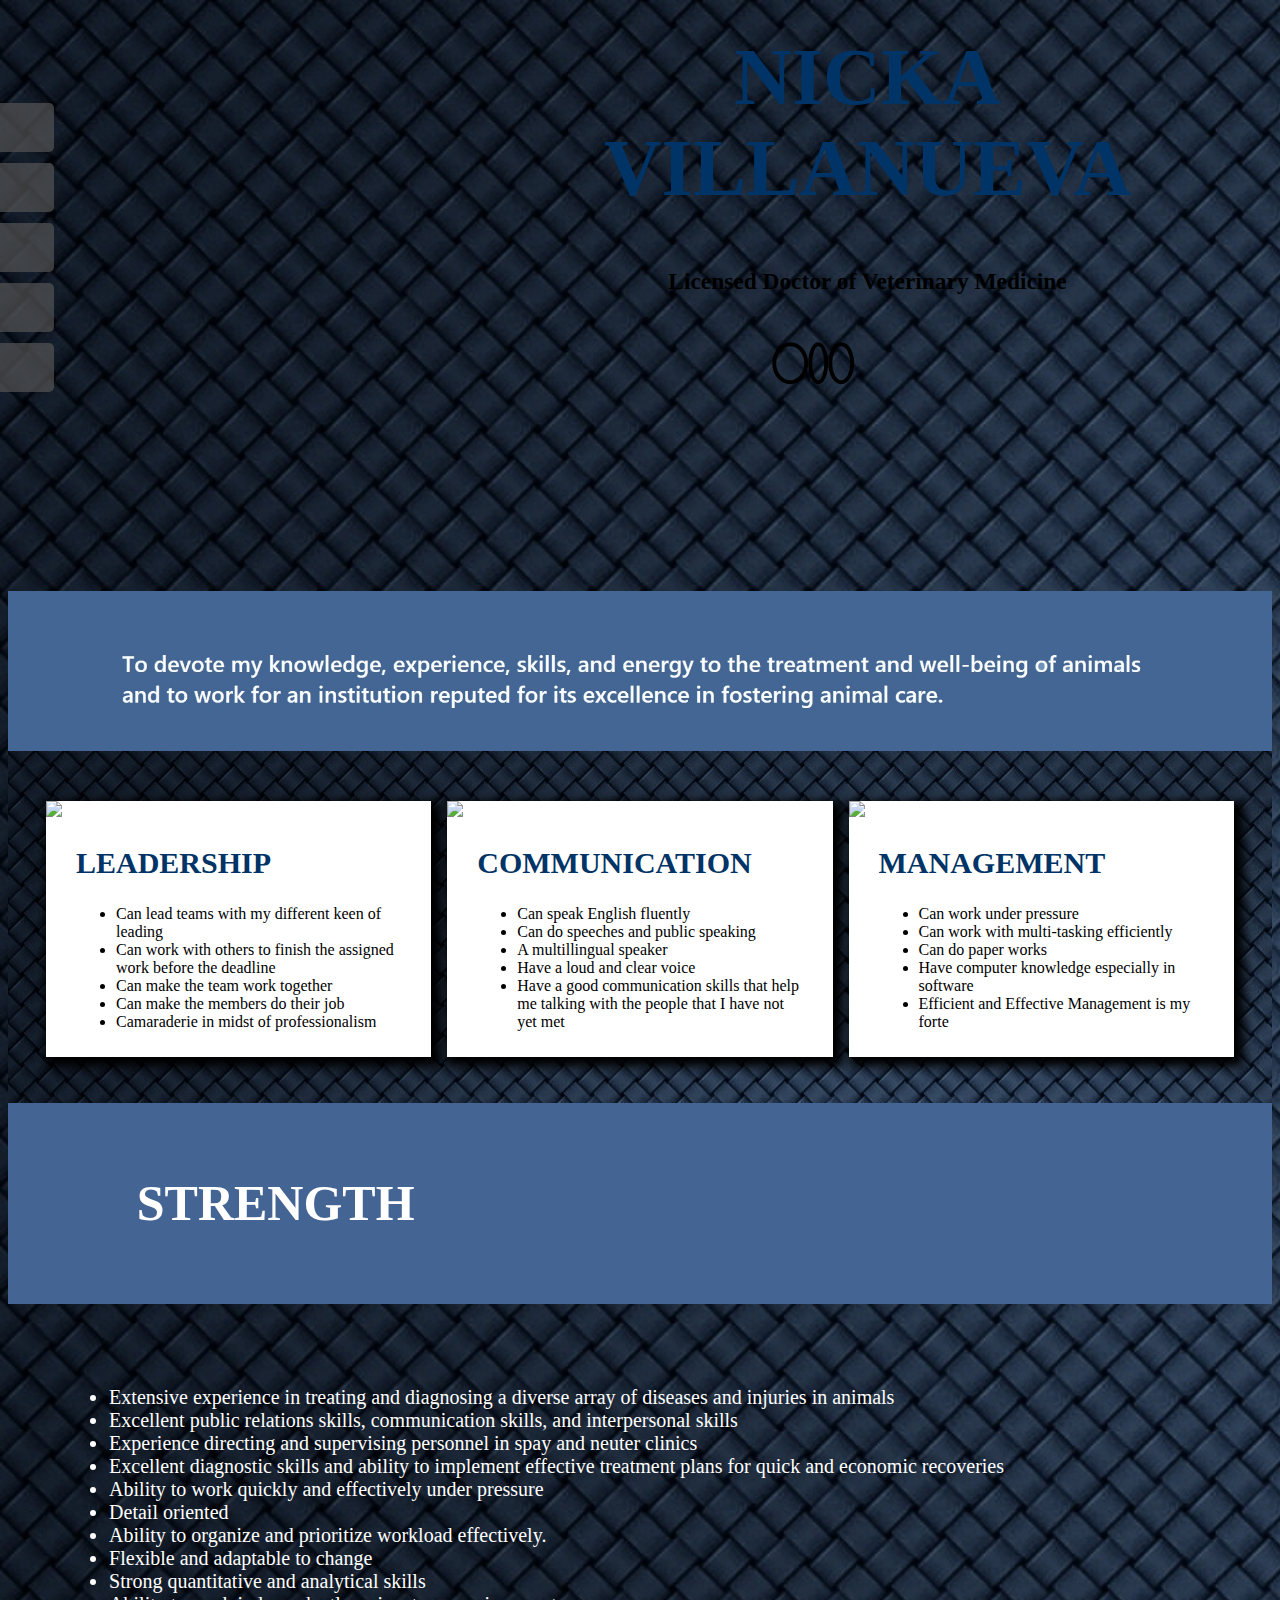
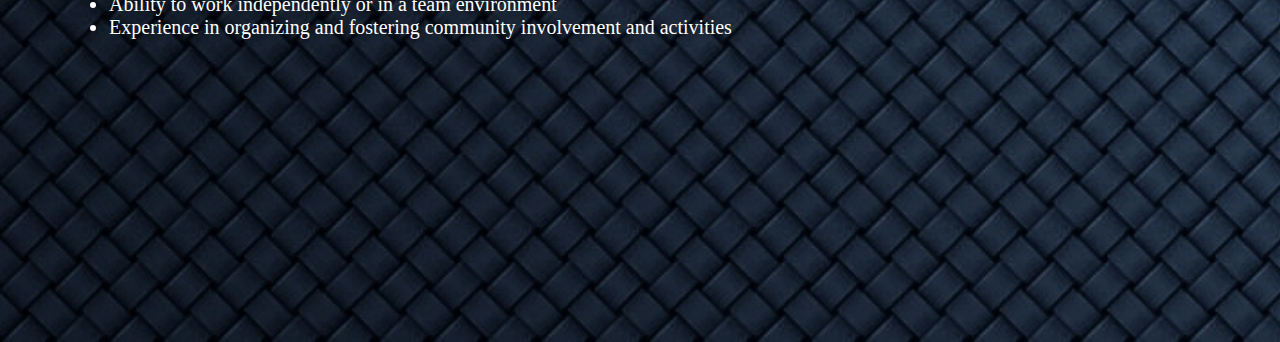
==== index.html @ c41721a3 "Add files via upload" ====
<!DOCTYPE html>
<html>
  	<head>
		<title> HOME </title>
		<link rel="stylesheet" href="https://use.fontawesome.com/releases/v5.5.0/css/all.css" integrity="sha384-B4dIYHKNBt8Bc12p+WXckhzcICo0wtJAoU8YZTY5qE0Id1GSseTk6S+L3BlXeVIU" crossorigin="anonymous">
		<link rel="stylesheet" href="css/style.css">
	</head>
	<body>
	<!-- menu bar -->
		<div id="mySidenav" class="sidenav">
			<div>  
				<a href="index.html" id="home">HOME<i id="invi">hhhhhhhhhhhhhhhhhhhhhh</i><i class="fa fa-fw fa-home"></i></a>
				<a href="portfolio.html" id="portfolio">PORTFOLIO<i id="invi">hhhhhh</i><i class="fa fa-fw fa-book"></i></a>
				<a href="merits.html" id="merits">MERITS<i id="invi">hhhhhhhhhhhhhhhhhhh</i><i class="fa fa-fw fa-award"></i></a>
				<a href="works.html" id="works">WORKS<i id="invi">hhhhhhhhhhhhhhhhhhh</i><i class="fa fa-fw fa-pen"></i></a>
				<a href="contacts.html" id="contact">CONTACT<i id="invi">hhhhhhhhhhh</i><i class="fa fa-fw fa-phone"></i></a>
			</div>
		</div>
	<!-- first cover -->
		<div class="pimg1"><div>
	<!-- my name-->	
		<div class="container">
		<div class="holyshet">
			<div class="text">
					<h1 id="name">NICKA VILLANUEVA</h1>
					<h3>Licensed Doctor of Veterinary Medicine</h3>
					
			<div class="social"> 
				<a href="http://www.facebook.com" target="_blank"><i id="fb" class="fab fa-facebook-f fa-2x"></i></a>
				<a href="http://www.twitter.com" target="_blank"><i id="tw" class="fab fa-twitter fa-2x"></i></a>
				<a href="http://www.instagram.com" target="_blank"><i id="ig" class="fab fa-instagram fa-2x"></i></a>
			</div>
			</div>
		</div>
		</div>
		
		  	<!-- showcase -->
		<br>
		<br>
		<br>
		<br>
		<div class="showcase">
		</div>
		<!--2nd part-->
		<div class="row">
<!-- part 1-->
  <div class="column">
    <div class="card">
      <img src="IMAGES/index/article2a.jpeg" style="width:100%">
      <div class="container">
        <h2 id="name1">LEADERSHIP</h2>
			<ul>
			<li>Can lead teams with my different keen of leading</li>
			<li>Can work with others to finish the assigned  work before the deadline</li>
			<li>Can make the team work together</li>
			<li>Can make the members do their job</li>
			<li>Camaraderie in midst of professionalism</li>
			</ul>
      </div>
    </div>
  </div>
<!-- part two -->
  <div class="column">
    <div class="card">
      <img src="IMAGES/index/article1a.jpg" style="width:100%">
      <div class="container">
        <h2 id="name1">COMMUNICATION</h2>
				<ul> 
					<li>Can speak English fluently</li>
					<li>Can do speeches and public speaking</li>
					<li>A multillingual speaker</li>
					<li>Have a loud and clear voice</li>
					<li>Have a good communication skills that help me talking with the people that I have not yet met</li>
				</ul>
      </div>
    </div>
  </div>
<!-- part three -->
  <div class="column">
    <div class="card">
      <img src="IMAGES/index/article3a.jpg" style="width:100%">
      <div class="container">
        <h2 id="name1">MANAGEMENT</h2>
				<ul>
					<li>Can work under pressure  </li>
					<li>Can work with multi-tasking efficiently </li>
					<li>Can do paper works</li>
					<li>Have computer knowledge especially in software</li>
					<li>Efficient and Effective Management is my forte</li>
				</ul>
      </div>
    </div>
  </div>
</div>
<!-- 3rd part -->
		<div class="sticky">
		<h2 id="name2"> STRENGTH </h2>
		</div>
		
	<!-- second cover -->
		<div class="pimg2">
		<div id="strength">
		<li>Extensive experience in treating and diagnosing a diverse array of diseases and injuries in animals</li>
		<li>Excellent public relations skills, communication skills, and interpersonal skills</li>
		<li>Experience directing and supervising personnel in spay and neuter clinics</li>
		<li>Excellent diagnostic skills and ability to implement effective treatment plans for quick and economic recoveries</li>
		<li>Ability to work quickly and effectively under pressure</li>
		<li>Detail oriented</li>
		<li>Ability to organize and prioritize workload effectively.</li>
		<li>Flexible and adaptable to change</li>
		<li>Strong quantitative and analytical skills</li>
		<li>Ability to work independently or in a team environment</li>
		<li>Experience in organizing and fostering community involvement and activities</li>
		</div>
		</div>
		
		
</body>
</html>
---- css/style.css ----
body {
	background-repeat: no-repeat;
	background-size: cover;
	background-image: url(../images/index/1.jpg);
	font-family: Segoe UI Semibold;
	color: black;
}
/* menu bar */
#mySidenav a {
    position: absolute;
    left: -130px;
    transition: 0.5s; 
    padding: 13px;
    width: 150px;
    text-decoration: none;
    font-size: 20px; 
    color: white;
    border-radius: 0 5px 5px 0;
}
#mySidenav {
  position: fixed;
  top: 7%;
  -webkit-transform: translateY(-50%);
  -ms-transform: translateY(-50%);
  transform: translateY(-50%);
  z-index: 1;
  opacity: 0.7;
}
#mySidenav a:hover {
    left: 0; 
}
#home {
    top: 40px;
    background-color: #555;
}

#portfolio {
    top: 100px;
    background-color: #555;
}

#merits {
    top: 160px;
    background-color: #555;
}

#works {
    top: 220px;
    background-color: #555;
}
#contact {
    top: 280px;
    background-color: #555;
}
#invi {
	font-size: 5px;
	color: #555;
}


/*name*/
#name {
	font-size: 80px;
	font-family: Lucida Fax;
	color: #003366;
}
#name1 {
	font-size: 30px;
	font-family: Lucida Fax;
	color: #003366;
}
#name2 {
	position: relative;
	padding: 15px;
	font-size: 50px;
	font-family: Lucida Fax;
	color: white;
	left: 8%;
}
.holyshet {
	margin-top: 14px;
	min-height: 55vh;
	background-position: center;
	background-size: cover;	
	display: absolute;
	z-index: 0;
}
.text {
  text-align: center;
  position: absolute;
  top: 7%;
  left: 68%;
  transform: translate(-50%, -50%);
  color: black;
  font-size: 20px;
}
/* SOCIAL */
.social {
	position: absolute;
	bottom: 100px;
	top: 110%;
	left: 32%;
}

#tw {
	color: #000;
	padding: 6px 6px;
	border: 4px #000 solid;
	border-radius: 100%;
}
#fb {
	color: #000;
	padding: 6px 14px;
	border: 4px #000 solid;
	border-radius: 100%;
}
#ig {
	color: #000;
	padding: 6px 9px;
	border: 4px #000 solid;
	border-radius: 100%;
}
/* second part */
.row{
	padding: 30px;
	background-image: url(../images/index/1.jpg);
}
.column {
    float: left;
    width: 32%;
	margin-top: 20px;
    margin-bottom: 16px;
    padding: 0 8px;
}
@media screen and (max-width: 650px) {
.column {
    width: 10%;
    display: block;
	background-color: white;
}
}
.card {
    box-shadow: 5px 5px 10px 5px;
	background-color: white;
	box-shadow: white;
}
.container {
    padding: 0 30px;
	padding-bottom: 10px;
	top: 90%;
}
.container::after, .row::after {
    content: "";
    clear: both;
    display: table;
}
.title {
    color: white;
}
#articlepic {
	position: center; 
	padding: 20px;
}
/* paralax */
.pimg1, .pimg2, .pimg3, .pimg4 {
	position: relative;
	background-position: center;
	background-size: cover;
	background-repeat: no-repeat;
	background-attachment: fixed;  
	z-index: 0;
}

.pimg1 {
	min-height: 100vh;
	background-image: url(../images/index/cover.jpeg);
}
.pimg2 {
	min-height: 70vh;
	background-image: url(../IMAGES/index/strength.png);
	background-size: cover;
}
/* SHOWCASE SECTION */
.showcase{
	margin-bottom: 0px;
	padding: 80px;
	background-repeat: no-repeat;
	background-size: cover;
	background-image: url(../images/index/objective.jpg);
}
/* 3rd part */
.sticky {
	padding: 15px;
	font-size: 30px;
	background-color: #446494;
	color:white;
}
#strength {
	position: absolute;
	top: 13%;
	left: 8%;
	font-size: 20px;
	color: white;
}
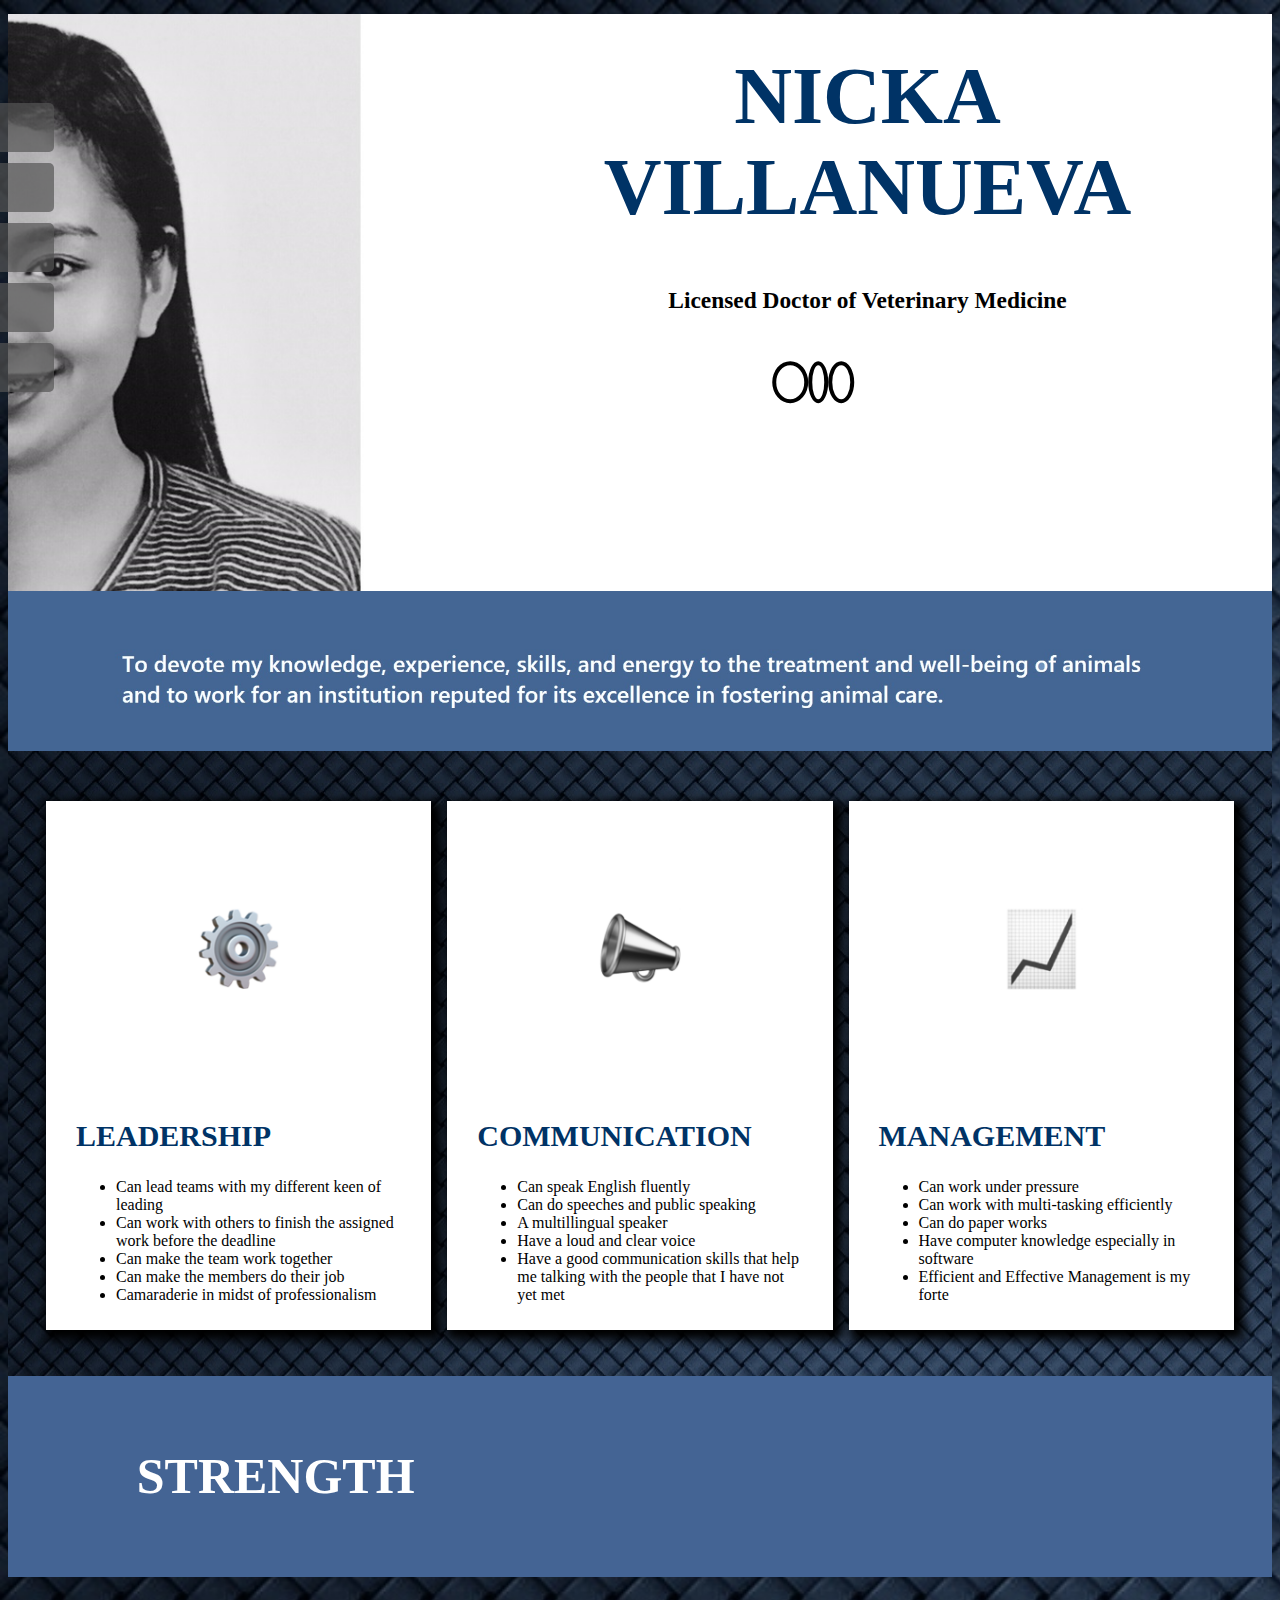
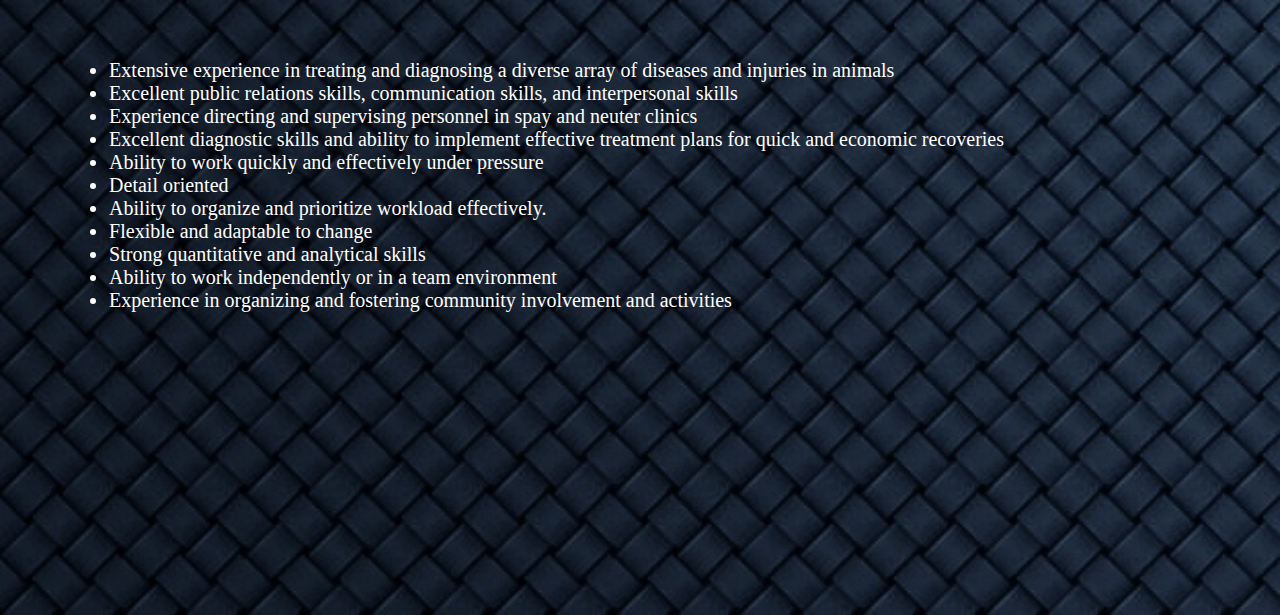
==== commit 8c2e9cae: "Update index.html" ====
--- a/index.html
+++ b/index.html
@@ -46,7 +46,7 @@
 <!-- part 1-->
   <div class="column">
     <div class="card">
-      <img src="IMAGES/index/article2a.jpeg" style="width:100%">
+      <img src="images/index/article2a.JPEG" style="width:100%">
       <div class="container">
         <h2 id="name1">LEADERSHIP</h2>
 			<ul>
@@ -62,7 +62,7 @@
 <!-- part two -->
   <div class="column">
     <div class="card">
-      <img src="IMAGES/index/article1a.jpg" style="width:100%">
+      <img src="images/index/article1a.JPG" style="width:100%">
       <div class="container">
         <h2 id="name1">COMMUNICATION</h2>
 				<ul> 
@@ -78,7 +78,7 @@
 <!-- part three -->
   <div class="column">
     <div class="card">
-      <img src="IMAGES/index/article3a.jpg" style="width:100%">
+      <img src="images/index/article3a.JPG" style="width:100%">
       <div class="container">
         <h2 id="name1">MANAGEMENT</h2>
 				<ul>
--- a/css/style.css
+++ b/css/style.css
@@ -173,11 +173,11 @@
 
 .pimg1 {
 	min-height: 100vh;
-	background-image: url(../images/index/cover.jpeg);
+	background-image: url(../images/index/cover.JPEG);
 }
 .pimg2 {
 	min-height: 70vh;
-	background-image: url(../IMAGES/index/strength.png);
+	background-image: url(../images/index/strength.png);
 	background-size: cover;
 }
 /* SHOWCASE SECTION */
@@ -201,4 +201,4 @@
 	left: 8%;
 	font-size: 20px;
 	color: white;
-}+}
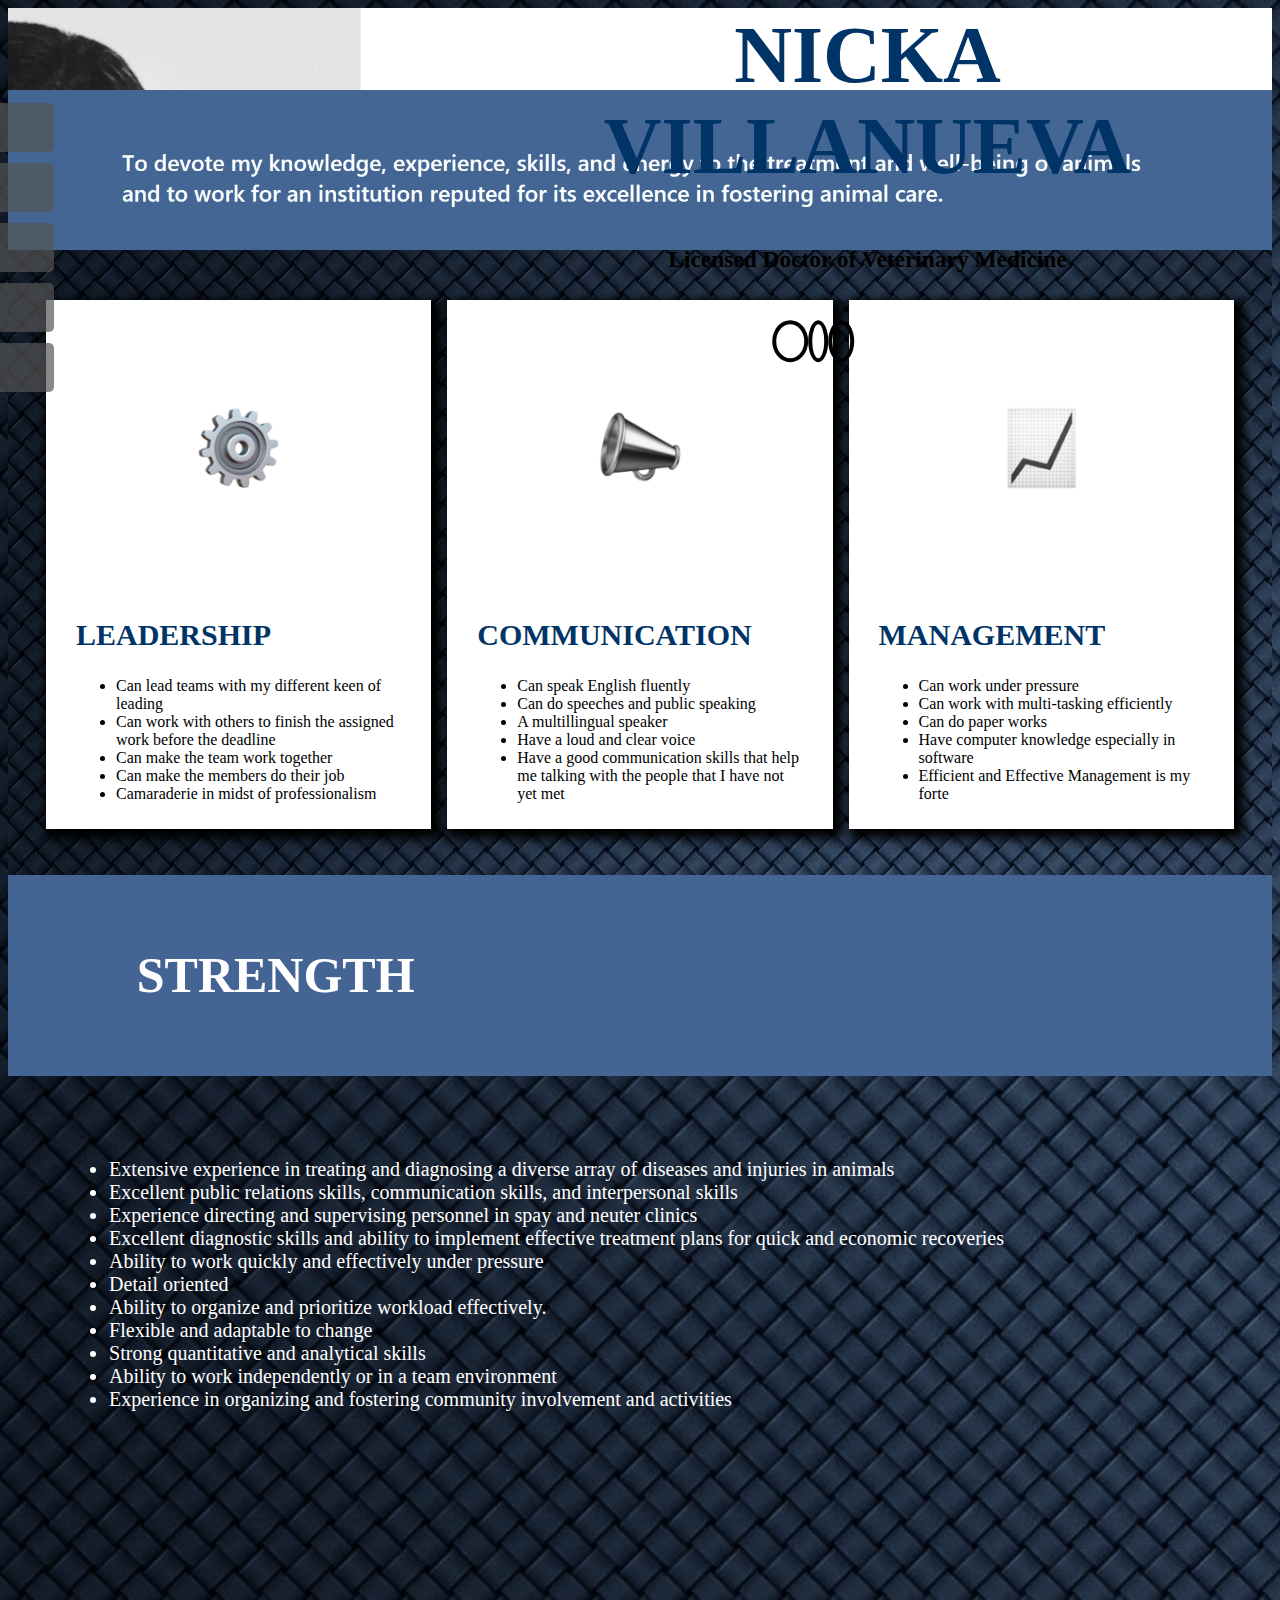
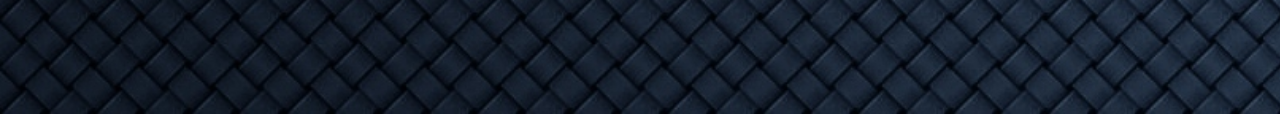
==== commit 6bb7d549: "Update index.html" ====
--- a/index.html
+++ b/index.html
@@ -20,7 +20,7 @@
 		<div class="pimg1"><div>
 	<!-- my name-->	
 		<div class="container">
-		<div class="holyshet">
+		<div class="upper">
 			<div class="text">
 					<h1 id="name">NICKA VILLANUEVA</h1>
 					<h3>Licensed Doctor of Veterinary Medicine</h3>
--- a/css/style.css
+++ b/css/style.css
@@ -177,8 +177,9 @@
 }
 .pimg2 {
 	min-height: 70vh;
-	background-image: url(../images/index/strength.png);
-	background-size: cover;
+	background-image: url(../images/index/strength1.jpg);
+	background-size: cover;
+	z-index: 1;
 }
 /* SHOWCASE SECTION */
 .showcase{
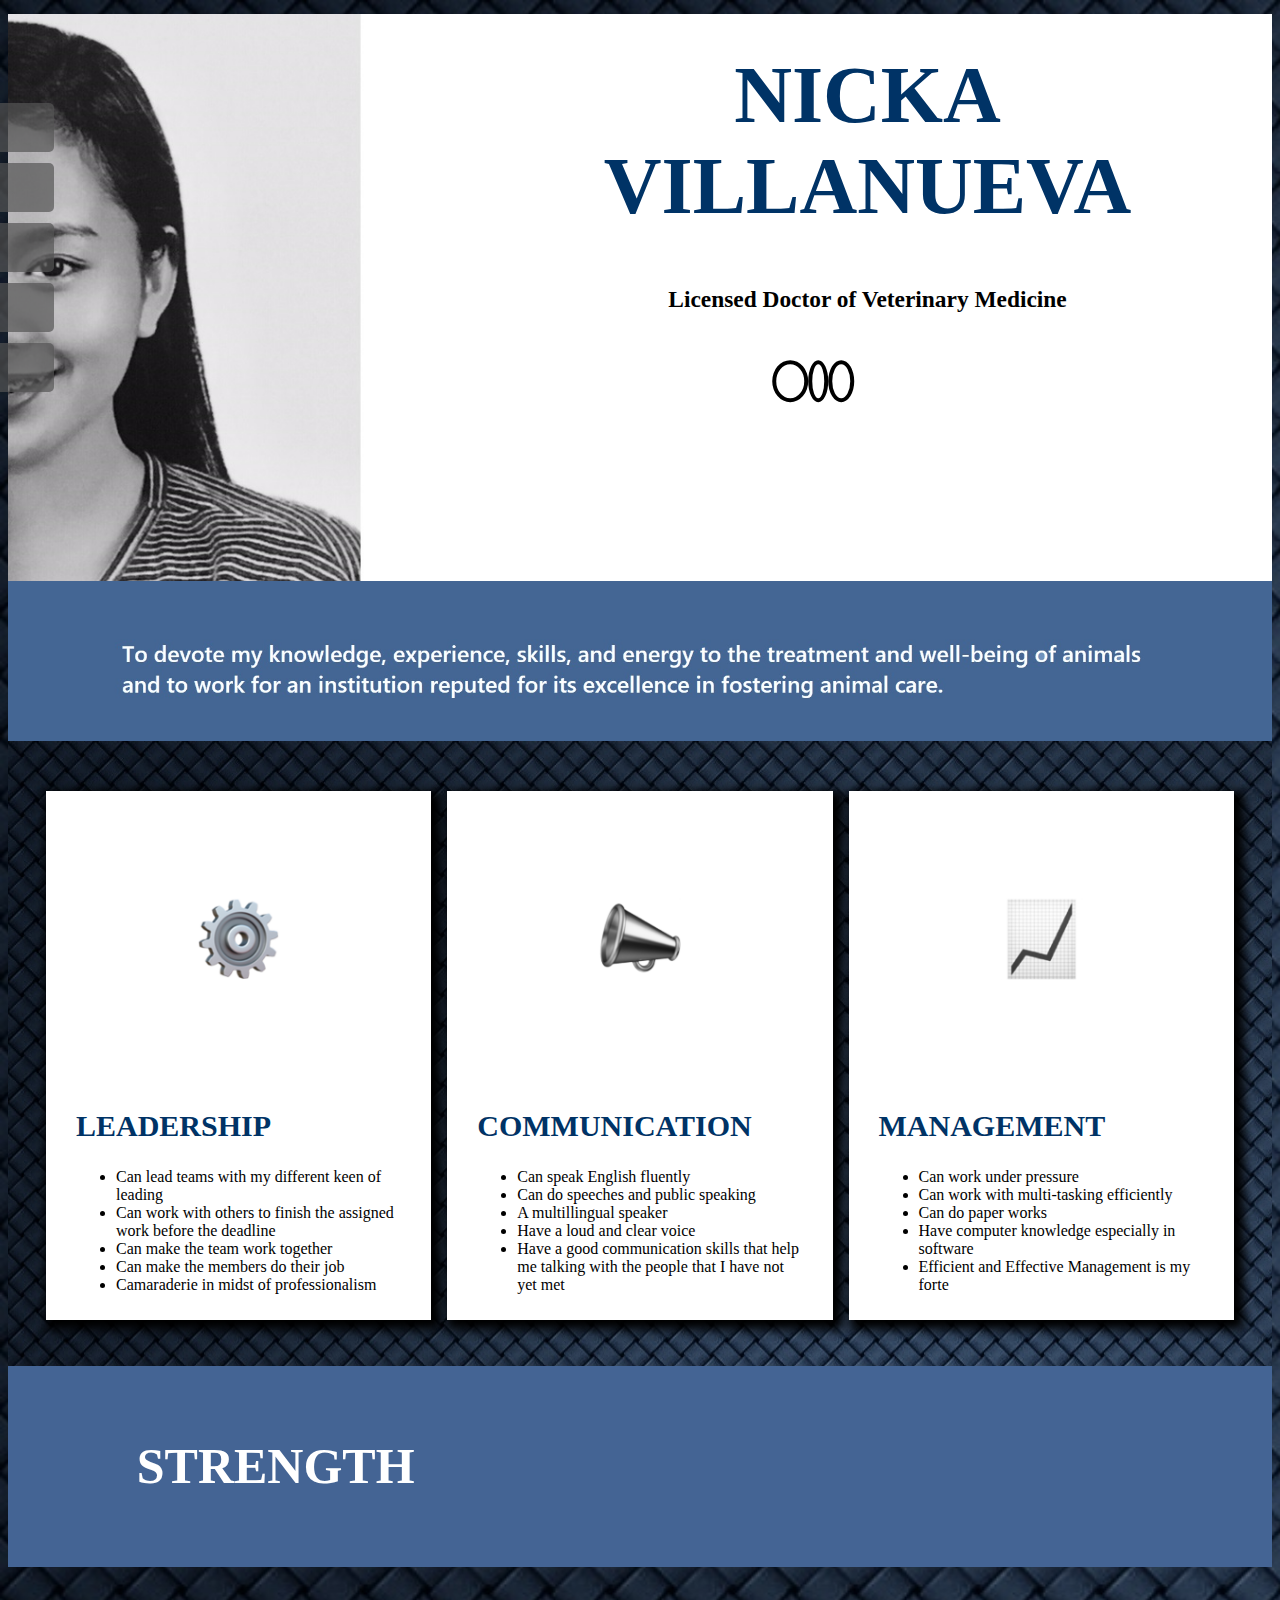
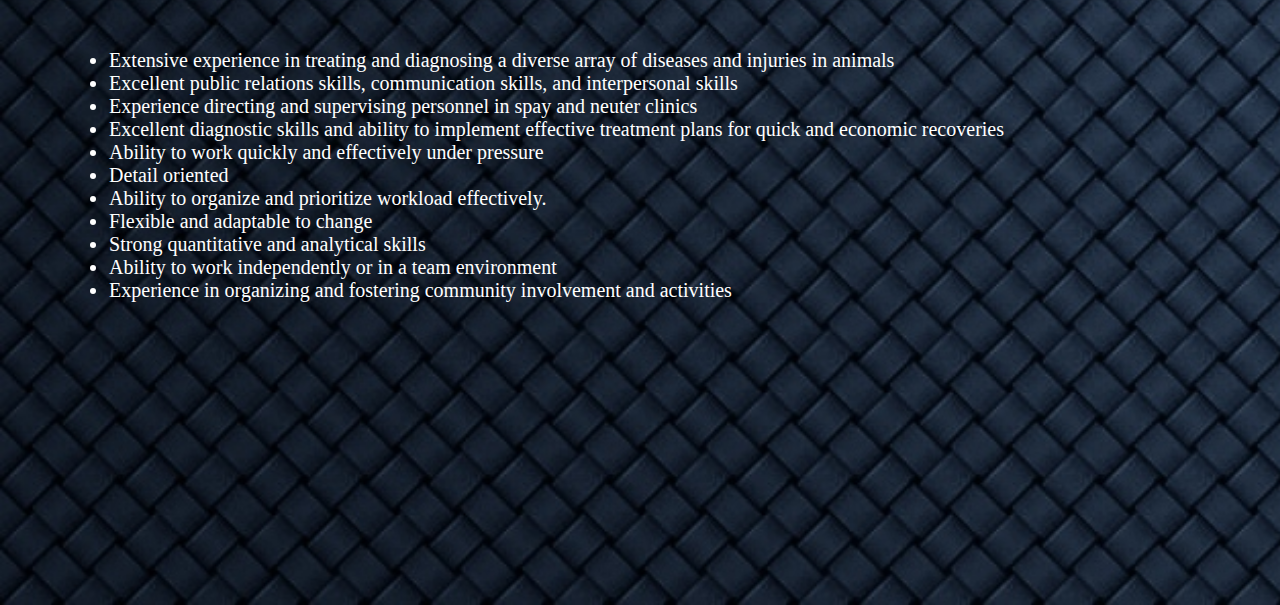
==== commit 24c28deb: "Update index.html" ====
--- a/index.html
+++ b/index.html
@@ -19,7 +19,7 @@
 	<!-- first cover -->
 		<div class="pimg1"><div>
 	<!-- my name-->	
-		<div class="container">
+		<div class="containerH">
 		<div class="upper">
 			<div class="text">
 					<h1 id="name">NICKA VILLANUEVA</h1>
--- a/css/style.css
+++ b/css/style.css
@@ -77,7 +77,7 @@
 	color: white;
 	left: 8%;
 }
-.holyshet {
+.upper {
 	margin-top: 14px;
 	min-height: 55vh;
 	background-position: center;
